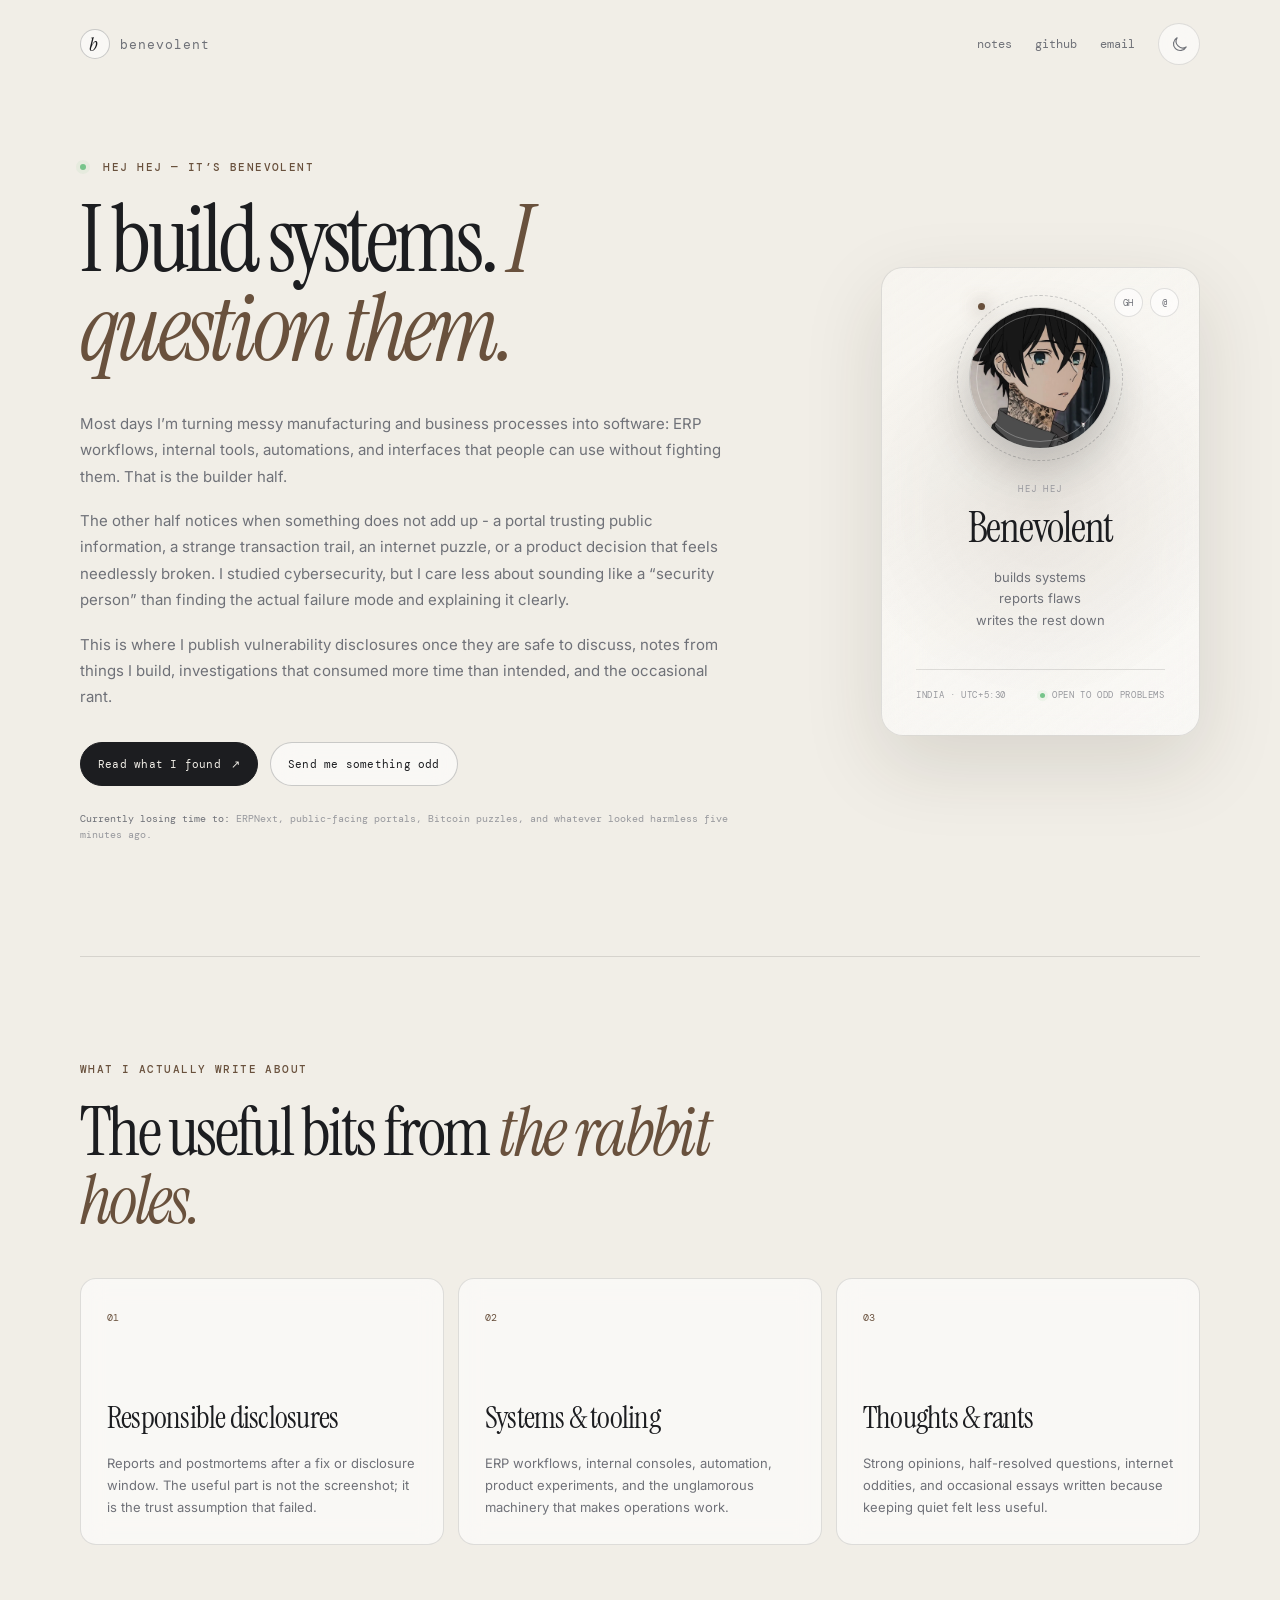
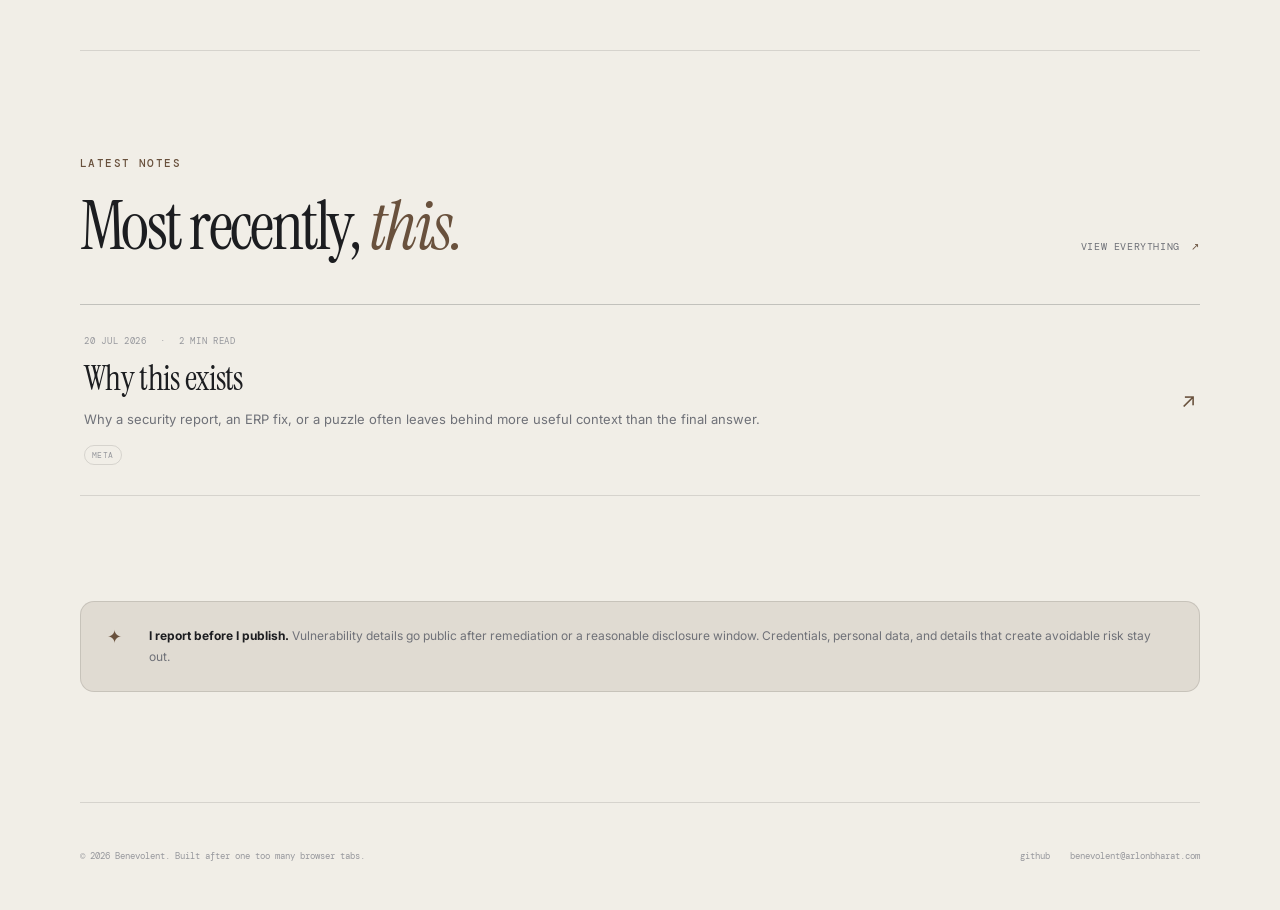
==== index.html @ 365119fa "changes" ====
<!doctype html>
<html lang="en" data-theme="dark">
<head>
  <meta charset="utf-8">
  <meta name="viewport" content="width=device-width, initial-scale=1">
  <meta name="color-scheme" content="dark light">
  <meta name="theme-color" content="#0b0c0f">
  <meta name="description" content="Benevolent writes responsible-disclosure notes, build logs, investigations, and the occasional rant.">
  <meta property="og:type" content="website">
  <meta property="og:title" content="Benevolent — disclosures, builds & rabbit holes">
  <meta property="og:description" content="Responsible disclosures, things I build, investigations, internet rabbit holes, and occasional rants.">
  <meta property="og:url" content="https://benevolent.arlonbharat.com/">
  <meta property="og:image" content="https://benevolent.arlonbharat.com/assets/og-card.png">
  <meta name="twitter:card" content="summary_large_image">
  <title>Benevolent — disclosures, builds & rabbit holes</title>
  <link rel="preconnect" href="https://fonts.googleapis.com">
  <link rel="preconnect" href="https://fonts.gstatic.com" crossorigin>
  <link href="https://fonts.googleapis.com/css2?family=DM+Mono:wght@300;400;500&family=Instrument+Serif:ital@0;1&family=Inter:wght@400;500;600&display=swap" rel="stylesheet">
  <link rel="icon" href="/assets/favicon.svg" type="image/svg+xml">
  <link rel="manifest" href="/site.webmanifest">
  <link rel="stylesheet" href="/assets/styles.css">
  <script src="/assets/theme-init.js"></script>
  <script src="/assets/app.js" defer></script>
</head>
<body>
  <a class="skip-link" href="#main">Skip to content</a>
  <div class="page-grid" aria-hidden="true"></div>
  <div class="glow glow-one" aria-hidden="true"></div>
  <div class="glow glow-two" aria-hidden="true"></div>

  <header class="site-header wrap">
    <a class="wordmark" href="/" aria-label="Benevolent home">
      <span class="wordmark-mark">B</span>
      <span class="wordmark-text">benevolent</span>
    </a>
    <nav class="nav-links" aria-label="Primary navigation">
      <a href="/blog/">notes</a>
      <a href="https://github.com/benevolentcyka" target="_blank" rel="noreferrer">github</a>
      <a href="mailto:benevolent@arlonbharat.com">email</a>
      <button class="theme-toggle" type="button" aria-label="Switch colour theme" aria-pressed="true">
        <span class="theme-toggle-track" aria-hidden="true">
          <svg class="theme-icon theme-icon-sun" viewBox="0 0 24 24"><circle cx="12" cy="12" r="3.2"/><path d="M12 2v2.2M12 19.8V22M4.93 4.93l1.56 1.56M17.51 17.51l1.56 1.56M2 12h2.2M19.8 12H22M4.93 19.07l1.56-1.56M17.51 6.49l1.56-1.56"/></svg>
          <svg class="theme-icon theme-icon-moon" viewBox="0 0 24 24"><path d="M20.4 15.1A8.4 8.4 0 0 1 8.9 3.6 8.5 8.5 0 1 0 20.4 15.1Z"/></svg>
        </span>
        <span class="sr-only">Toggle theme</span>
      </button>
    </nav>
  </header>

  <main id="main" class="wrap">
    <section class="hero" aria-labelledby="hero-title">
      <div class="hero-copy">
        <p class="eyebrow"><span class="status-dot"></span> hej hej — it’s benevolent</p>
        <h1 id="hero-title">I build systems. <em>I question them.</em></h1>
        <div class="bio copy-width">
          <p>Most days I’m turning messy manufacturing and business processes into software: ERP workflows, internal tools, automations, and interfaces that people can use without fighting them. That is the builder half.</p>
          <p>The other half notices when something does not add up - a portal trusting public information, a strange transaction trail, an internet puzzle, or a product decision that feels needlessly broken. I studied cybersecurity, but I care less about sounding like a “security person” than finding the actual failure mode and explaining it clearly.</p>
          <p>This is where I publish vulnerability disclosures once they are safe to discuss, notes from things I build, investigations that consumed more time than intended, and the occasional rant.</p>
        </div>
        <div class="hero-actions">
          <a class="button button-primary" href="/blog/">Read what I found <span aria-hidden="true">↗</span></a>
          <a class="button button-ghost" href="mailto:benevolent@arlonbharat.com">Send me something odd</a>
        </div>
        <p class="nerd-snipe"><span>Currently losing time to:</span> ERPNext, public-facing portals, Bitcoin puzzles, and whatever looked harmless five minutes ago.</p>
      </div>

      <aside class="identity-card" aria-label="Benevolent profile card" data-tilt-card>
        <div class="card-noise" aria-hidden="true"></div>
        <div class="avatar">
          <img src="/assets/avatar.webp" alt="Illustrated profile picture used by Benevolent" width="736" height="736">
          <div class="avatar-orbit" aria-hidden="true"></div>
        </div>
        <div class="identity-copy">
          <p class="identity-kicker">hej hej</p>
          <h2>Benevolent</h2>
          <p>builds systems<br>reports flaws<br>writes the rest down</p>
        </div>
        <div class="identity-meta">
          <span>India · UTC+5:30</span>
          <span class="availability"><i></i> open to odd problems</span>
        </div>
        <div class="card-links">
          <a href="https://github.com/benevolentcyka" target="_blank" rel="noreferrer" aria-label="Benevolent on GitHub">GH</a>
          <a href="mailto:benevolent@arlonbharat.com" aria-label="Email Benevolent">@</a>
        </div>
      </aside>
    </section>

    <section class="interests" aria-labelledby="interests-title">
      <div class="section-heading">
        <p class="eyebrow">what I actually write about</p>
        <h2 id="interests-title">The useful bits from <em>the rabbit holes.</em></h2>
      </div>
      <div class="interest-grid">
        <article class="interest-card">
          <span class="interest-index">01</span>
          <h3>Responsible disclosures</h3>
          <p>Reports and postmortems after a fix or disclosure window. The useful part is not the screenshot; it is the trust assumption that failed.</p>
        </article>
        <article class="interest-card">
          <span class="interest-index">02</span>
          <h3>Systems & tooling</h3>
          <p>ERP workflows, internal consoles, automation, product experiments, and the unglamorous machinery that makes operations work.</p>
        </article>
        <article class="interest-card">
          <span class="interest-index">03</span>
          <h3>Thoughts & rants</h3>
          <p>Strong opinions, half-resolved questions, internet oddities, and occasional essays written because keeping quiet felt less useful.</p>
        </article>
      </div>
    </section>

    <section class="latest" aria-labelledby="latest-title">
      <div class="section-heading section-heading-row">
        <div>
          <p class="eyebrow">latest notes</p>
          <h2 id="latest-title">Most recently, <em>this.</em></h2>
        </div>
        <a class="text-link" href="/blog/">View everything <span>↗</span></a>
      </div>
      <div class="post-list" data-posts data-limit="3">
        <noscript><p>JavaScript is disabled. Visit the <a href="/blog/">notes index</a>.</p></noscript>
      </div>
    </section>

    <section class="disclosure-note" aria-label="Responsible disclosure note">
      <span class="disclosure-icon" aria-hidden="true">✦</span>
      <p><strong>I report before I publish.</strong> Vulnerability details go public after remediation or a reasonable disclosure window. Credentials, personal data, and details that create avoidable risk stay out.</p>
    </section>
  </main>

  <footer class="site-footer wrap">
    <p>© <span data-year></span> Benevolent. Built after one too many browser tabs.</p>
    <div class="footer-links">
      <a href="https://github.com/benevolentcyka" target="_blank" rel="noreferrer">github</a>
      <a href="mailto:benevolent@arlonbharat.com">benevolent@arlonbharat.com</a>
    </div>
  </footer>
</body>
</html>
---- assets/styles.css ----
:root {
  --bg: #f1eee7;
  --bg-soft: rgba(255, 255, 255, .58);
  --panel: rgba(248, 246, 241, .78);
  --panel-solid: #f7f4ee;
  --text: #1c1d20;
  --muted: #6f7178;
  --faint: #97989d;
  --line: rgba(31, 32, 36, .13);
  --line-strong: rgba(31, 32, 36, .22);
  --accent: #69513d;
  --accent-soft: rgba(105, 81, 61, .12);
  --grid: rgba(28, 29, 32, .055);
  --shadow: 0 28px 80px rgba(47, 38, 27, .13);
  --serif: "Instrument Serif", Georgia, serif;
  --sans: "Inter", system-ui, sans-serif;
  --mono: "DM Mono", ui-monospace, monospace;
  --radius: 22px;
  --wrap: min(1120px, calc(100vw - 40px));
}

html[data-theme="dark"] {
  --bg: #0b0c0f;
  --bg-soft: rgba(20, 21, 25, .66);
  --panel: rgba(20, 21, 25, .78);
  --panel-solid: #121317;
  --text: #efede7;
  --muted: #a2a3aa;
  --faint: #71737b;
  --line: rgba(255, 255, 255, .105);
  --line-strong: rgba(255, 255, 255, .18);
  --accent: #d8c3a7;
  --accent-soft: rgba(216, 195, 167, .1);
  --grid: rgba(255, 255, 255, .045);
  --shadow: 0 30px 90px rgba(0, 0, 0, .42);
}

* { box-sizing: border-box; }
html { scroll-behavior: smooth; background: var(--bg); }
body {
  min-height: 100vh;
  margin: 0;
  background: var(--bg);
  color: var(--text);
  font-family: var(--sans);
  -webkit-font-smoothing: antialiased;
  text-rendering: optimizeLegibility;
  overflow-x: hidden;
  transition: background-color .35s ease, color .35s ease;
}

a { color: inherit; text-decoration: none; }
button, input { font: inherit; }
button { color: inherit; }
::selection { background: var(--accent); color: var(--bg); }

.page-grid {
  position: fixed;
  inset: 0;
  z-index: -3;
  background-image:
    linear-gradient(to right, var(--grid) 1px, transparent 1px),
    linear-gradient(to bottom, var(--grid) 1px, transparent 1px);
  background-size: 46px 46px;
  mask-image: linear-gradient(to bottom, #000 0%, rgba(0,0,0,.85) 55%, transparent 96%);
  pointer-events: none;
}

.glow {
  position: fixed;
  z-index: -2;
  width: 36rem;
  height: 36rem;
  border-radius: 50%;
  filter: blur(100px);
  opacity: .12;
  pointer-events: none;
  background: var(--accent);
}
.glow-one { top: -21rem; right: -10rem; }
.glow-two { bottom: -25rem; left: -16rem; opacity: .08; }

.wrap { width: var(--wrap); margin-inline: auto; }
.sr-only { position: absolute; width: 1px; height: 1px; padding: 0; margin: -1px; overflow: hidden; clip: rect(0,0,0,0); white-space: nowrap; border: 0; }
.skip-link { position: fixed; top: 10px; left: 10px; z-index: 100; padding: 10px 14px; background: var(--text); color: var(--bg); border-radius: 8px; transform: translateY(-150%); transition: transform .2s; }
.skip-link:focus { transform: translateY(0); }

.site-header {
  min-height: 88px;
  display: flex;
  align-items: center;
  justify-content: space-between;
  gap: 24px;
}
.wordmark { display: inline-flex; align-items: center; gap: 10px; font-family: var(--mono); font-size: 13px; letter-spacing: .08em; text-transform: lowercase; }
.wordmark-mark { display: grid; place-items: center; width: 30px; height: 30px; border: 1px solid var(--line-strong); border-radius: 50%; font-family: var(--serif); font-size: 20px; font-style: italic; background: var(--bg-soft); backdrop-filter: blur(14px); }
.wordmark-text { color: var(--muted); transition: color .2s; }
.wordmark:hover .wordmark-text { color: var(--text); }

.nav-links { display: flex; align-items: center; gap: 23px; font-family: var(--mono); font-size: 12px; text-transform: lowercase; color: var(--muted); }
.nav-links a { position: relative; transition: color .2s; }
.nav-links a::after { content: ""; position: absolute; left: 0; right: 100%; bottom: -5px; height: 1px; background: var(--accent); transition: right .25s ease; }
.nav-links a:hover, .nav-links a.active { color: var(--text); }
.nav-links a:hover::after, .nav-links a.active::after { right: 0; }

.theme-toggle { position: relative; width: 42px; height: 42px; padding: 0; border: 1px solid var(--line); border-radius: 50%; background: var(--bg-soft); cursor: pointer; display: grid; place-items: center; backdrop-filter: blur(14px); transition: border-color .2s, transform .2s, background-color .35s; }
.theme-toggle:hover { border-color: var(--line-strong); transform: translateY(-2px); }
.theme-toggle:focus-visible { outline: 2px solid var(--accent); outline-offset: 3px; }
.theme-toggle-track { display: grid; place-items: center; width: 20px; height: 20px; }
.theme-icon { grid-area: 1 / 1; width: 19px; height: 19px; fill: none; stroke: currentColor; stroke-width: 1.5; stroke-linecap: round; stroke-linejoin: round; transition: opacity .35s ease, transform .55s cubic-bezier(.2,.8,.2,1); }
html[data-theme="dark"] .theme-icon-sun { opacity: 1; transform: rotate(0) scale(1); }
html[data-theme="dark"] .theme-icon-moon { opacity: 0; transform: rotate(-100deg) scale(.55); }
html[data-theme="light"] .theme-icon-sun { opacity: 0; transform: rotate(100deg) scale(.55); }
html[data-theme="light"] .theme-icon-moon { opacity: 1; transform: rotate(0) scale(1); }
.toggle-pop { animation: toggle-pop .62s cubic-bezier(.2,.8,.2,1); }
.theme-particle { position: fixed; z-index: 9999; width: 4px; height: 4px; margin: -2px; border-radius: 50%; background: var(--accent); pointer-events: none; animation: particle-burst .55s ease-out forwards; }

.hero { min-height: calc(100vh - 88px); display: grid; grid-template-columns: minmax(0, 1.55fr) minmax(290px, .72fr); gap: clamp(56px, 9vw, 130px); align-items: center; padding: 72px 0 112px; }
.hero-copy { max-width: 700px; }
.eyebrow { margin: 0 0 22px; color: var(--accent); font-family: var(--mono); font-size: 11px; font-weight: 500; letter-spacing: .13em; text-transform: uppercase; }
.status-dot { display: inline-block; width: 6px; height: 6px; margin-right: 9px; border-radius: 50%; background: #76c48a; box-shadow: 0 0 0 4px rgba(118,196,138,.09); vertical-align: 1px; }
h1, h2, h3, p { overflow-wrap: anywhere; }
.hero h1, .notes-intro h1, .article-header h1 { margin: 0; font-family: var(--serif); font-weight: 400; letter-spacing: -.045em; line-height: .97; }
.hero h1 { max-width: 760px; font-size: clamp(54px, 7.2vw, 94px); }
h1 em, h2 em { color: var(--accent); font-weight: 400; }
.bio { margin-top: 36px; color: var(--muted); font-size: 15px; line-height: 1.76; }
.bio p { margin: 0 0 18px; }
.bio strong { color: var(--text); font-weight: 600; }
.copy-width { max-width: 650px; }
.hero-actions { display: flex; flex-wrap: wrap; gap: 12px; margin-top: 31px; }
.button { min-height: 44px; display: inline-flex; align-items: center; justify-content: center; gap: 10px; padding: 0 17px; border: 1px solid var(--line-strong); border-radius: 999px; font-family: var(--mono); font-size: 11px; letter-spacing: .02em; transition: transform .2s, border-color .2s, background-color .2s, color .2s; }
.button:hover { transform: translateY(-2px); }
.button-primary { background: var(--text); color: var(--bg); border-color: var(--text); }
.button-primary:hover { box-shadow: 0 12px 35px rgba(0,0,0,.15); }
.button-ghost { background: var(--bg-soft); backdrop-filter: blur(14px); }
.button-ghost:hover { border-color: var(--accent); }
.nerd-snipe { margin: 25px 0 0; color: var(--faint); font-family: var(--mono); font-size: 10px; line-height: 1.65; }
.nerd-snipe span { color: var(--muted); }

.identity-card {
  --rx: 0deg; --ry: 0deg; --mx: 50%; --my: 50%;
  position: relative;
  min-height: 460px;
  padding: 34px;
  border: 1px solid var(--line);
  border-radius: var(--radius);
  background: linear-gradient(145deg, var(--panel), var(--bg-soft));
  box-shadow: var(--shadow);
  backdrop-filter: blur(22px);
  overflow: hidden;
  transform: perspective(1100px) rotateX(var(--rx)) rotateY(var(--ry));
  transition: transform .18s ease-out, background-color .35s, border-color .35s;
}
.identity-card::after { content: ""; position: absolute; inset: 0; pointer-events: none; background: radial-gradient(330px circle at var(--mx) var(--my), var(--accent-soft), transparent 60%); opacity: .95; }
.card-noise { position: absolute; inset: 0; opacity: .2; pointer-events: none; background-image: url("data:image/svg+xml,%3Csvg viewBox='0 0 180 180' xmlns='http://www.w3.org/2000/svg'%3E%3Cfilter id='n'%3E%3CfeTurbulence type='fractalNoise' baseFrequency='.9' numOctaves='4' stitchTiles='stitch'/%3E%3C/filter%3E%3Crect width='100%25' height='100%25' filter='url(%23n)' opacity='.16'/%3E%3C/svg%3E"); mix-blend-mode: soft-light; }
.avatar { position: relative; z-index: 1; width: 142px; height: 142px; margin: 5px auto 34px; display: grid; place-items: center; border-radius: 50%; background: var(--panel-solid); border: 1px solid var(--line-strong); box-shadow: 0 20px 50px rgba(0,0,0,.22); }
.avatar::after { content: ""; position: absolute; inset: 6px; z-index: 2; border: 1px solid rgba(255,255,255,.28); border-radius: 50%; pointer-events: none; }
.avatar img { position: relative; z-index: 1; display: block; width: 100%; height: 100%; border-radius: 50%; object-fit: cover; object-position: center; transition: transform .45s cubic-bezier(.2,.8,.2,1), filter .35s ease; }
.identity-card:hover .avatar img { transform: scale(1.035); }
.avatar-orbit { position: absolute; z-index: 3; inset: -13px; border: 1px dashed var(--line-strong); border-radius: 50%; animation: orbit 24s linear infinite; pointer-events: none; }
.avatar-orbit::before { content: ""; position: absolute; width: 7px; height: 7px; top: 7px; left: 20px; border-radius: 50%; background: var(--accent); box-shadow: 0 0 18px var(--accent); }
.identity-copy { position: relative; z-index: 1; text-align: center; }
.identity-kicker { margin: 0 0 5px; font-family: var(--mono); color: var(--faint); font-size: 9px; text-transform: uppercase; letter-spacing: .14em; }
.identity-copy h2 { margin: 0; font-family: var(--serif); font-size: 42px; font-weight: 400; letter-spacing: -.03em; }
.identity-copy > p:last-child { margin: 12px 0 0; color: var(--muted); font-size: 13px; line-height: 1.65; }
.identity-meta { position: relative; z-index: 1; display: flex; justify-content: space-between; align-items: center; gap: 14px; margin-top: 38px; padding-top: 19px; border-top: 1px solid var(--line); color: var(--faint); font-family: var(--mono); font-size: 9px; text-transform: uppercase; letter-spacing: .07em; }
.availability { display: inline-flex; align-items: center; gap: 7px; text-align: right; }
.availability i { width: 5px; height: 5px; border-radius: 50%; background: #76c48a; box-shadow: 0 0 0 3px rgba(118,196,138,.09); }
.card-links { position: absolute; z-index: 2; top: 20px; right: 20px; display: flex; gap: 7px; }
.card-links a { width: 29px; height: 29px; display: grid; place-items: center; border: 1px solid var(--line); border-radius: 50%; font-family: var(--mono); font-size: 9px; color: var(--muted); background: var(--bg-soft); transition: color .2s, border-color .2s, transform .2s; }
.card-links a:hover { color: var(--text); border-color: var(--accent); transform: translateY(-2px); }

.interests, .latest { padding: 105px 0; border-top: 1px solid var(--line); }
.section-heading { max-width: 660px; margin-bottom: 44px; }
.section-heading h2 { margin: 0; font-family: var(--serif); font-weight: 400; font-size: clamp(42px, 5.4vw, 68px); line-height: 1; letter-spacing: -.04em; }
.section-heading-row { max-width: none; display: flex; justify-content: space-between; align-items: end; gap: 30px; }
.interest-grid { display: grid; grid-template-columns: repeat(3, 1fr); gap: 14px; }
.interest-card { min-height: 258px; padding: 26px; border: 1px solid var(--line); border-radius: 16px; background: var(--bg-soft); backdrop-filter: blur(12px); transition: transform .25s, border-color .25s, background-color .35s; }
.interest-card:hover { transform: translateY(-5px); border-color: var(--line-strong); }
.interest-index { font-family: var(--mono); font-size: 10px; color: var(--accent); }
.interest-card h3 { margin: 72px 0 14px; font-family: var(--serif); font-size: 31px; font-weight: 400; letter-spacing: -.025em; }
.interest-card p { margin: 0; color: var(--muted); font-size: 13px; line-height: 1.7; }
.text-link { flex: 0 0 auto; margin-bottom: 7px; color: var(--muted); font-family: var(--mono); font-size: 10px; text-transform: uppercase; letter-spacing: .06em; transition: color .2s; }
.text-link:hover { color: var(--text); }
.text-link span { color: var(--accent); margin-left: 5px; }

.post-list { border-top: 1px solid var(--line-strong); }
.post-row { border-bottom: 1px solid var(--line); }
.post-row-link { display: grid; grid-template-columns: minmax(0, 1fr) 32px; gap: 20px; align-items: center; padding: 30px 4px; transition: padding .25s, background-color .25s; }
.post-row-link:hover { padding-left: 18px; padding-right: 18px; background: var(--bg-soft); }
.post-meta { display: flex; flex-wrap: wrap; gap: 13px; color: var(--faint); font-family: var(--mono); font-size: 9px; text-transform: uppercase; letter-spacing: .08em; }
.post-meta span + span::before { content: "·"; margin-right: 13px; }
.post-row h3 { margin: 9px 0 8px; font-family: var(--serif); font-size: 34px; font-weight: 400; letter-spacing: -.02em; }
.post-row p { max-width: 680px; margin: 0; color: var(--muted); font-size: 13px; line-height: 1.65; }
.post-arrow { justify-self: end; color: var(--accent); font-size: 20px; transition: transform .25s; }
.post-row-link:hover .post-arrow { transform: translate(4px, -4px); }
.tag-row { display: flex; gap: 7px; margin-top: 15px; }
.tag-row span { padding: 4px 7px; border: 1px solid var(--line); border-radius: 999px; color: var(--faint); font-family: var(--mono); font-size: 8px; text-transform: uppercase; letter-spacing: .06em; }
.empty-state { padding: 30px 4px; color: var(--muted); font-size: 13px; }
.empty-state a { text-decoration: underline; text-underline-offset: 4px; }

.disclosure-note { margin-bottom: 110px; padding: 24px 26px; display: grid; grid-template-columns: 26px minmax(0, 1fr); gap: 16px; align-items: start; border: 1px solid var(--line); border-radius: 14px; background: var(--accent-soft); }
.disclosure-icon { color: var(--accent); font-size: 18px; }
.disclosure-note p { margin: 0; color: var(--muted); font-size: 12px; line-height: 1.7; }
.disclosure-note strong { color: var(--text); }

.notes-page { padding-top: 85px; padding-bottom: 125px; min-height: calc(100vh - 160px); }
.notes-intro { max-width: 770px; margin-bottom: 75px; }
.notes-intro h1 { font-size: clamp(62px, 9vw, 112px); }
.notes-intro > p:not(.eyebrow) { max-width: 670px; margin: 29px 0 0; color: var(--muted); font-size: 15px; line-height: 1.75; }
.filter-row { display: flex; flex-wrap: wrap; gap: 8px; margin-top: 34px; }
.filter-chip { padding: 8px 12px; border: 1px solid var(--line); border-radius: 999px; background: var(--bg-soft); color: var(--muted); font-family: var(--mono); font-size: 9px; text-transform: uppercase; letter-spacing: .05em; cursor: pointer; transition: color .2s, border-color .2s, background-color .2s; }
.filter-chip:hover, .filter-chip.active { color: var(--bg); border-color: var(--text); background: var(--text); }
.post-list-large .post-row-link { padding-block: 38px; }
.post-list-large .post-row h3 { font-size: clamp(34px, 5vw, 52px); }

.article-wrap { padding-top: 72px; padding-bottom: 120px; }
.article { max-width: 760px; margin-inline: auto; }
.back-link { display: inline-block; margin-bottom: 54px; color: var(--muted); font-family: var(--mono); font-size: 10px; text-transform: uppercase; letter-spacing: .05em; transition: color .2s, transform .2s; }
.back-link:hover { color: var(--text); transform: translateX(-3px); }
.article-header { padding-bottom: 52px; border-bottom: 1px solid var(--line); }
.article-header h1 { margin-top: 18px; font-size: clamp(64px, 10vw, 112px); }
.article-deck { max-width: 690px; margin: 28px 0 0; color: var(--muted); font-family: var(--serif); font-size: 26px; line-height: 1.32; }
.article-body { padding-top: 54px; color: var(--muted); font-size: 16px; line-height: 1.86; }
.article-body p { margin: 0 0 25px; }
.article-body strong { color: var(--text); }
.article-body h2 { margin: 62px 0 19px; color: var(--text); font-family: var(--serif); font-size: 43px; font-weight: 400; letter-spacing: -.025em; line-height: 1.1; }
.dropcap::first-letter { float: left; margin: 9px 10px 0 0; color: var(--text); font-family: var(--serif); font-size: 78px; line-height: .63; }
.article-body blockquote { margin: 44px 0; padding: 27px 0 27px 28px; border-left: 1px solid var(--accent); color: var(--text); }
.article-body blockquote p { margin: 0; font-family: var(--serif); font-size: 31px; line-height: 1.3; }
.article-body pre { overflow-x: auto; margin: 34px 0; padding: 22px; border: 1px solid var(--line); border-radius: 12px; background: var(--panel-solid); color: var(--text); font-family: var(--mono); font-size: 12px; line-height: 1.7; }
.article-footer { margin-top: 75px; padding: 29px; border: 1px solid var(--line); border-radius: 16px; background: var(--bg-soft); }
.article-footer p { margin: 0 0 18px; color: var(--muted); font-size: 13px; }

.site-footer { min-height: 108px; padding: 31px 0; display: flex; align-items: center; justify-content: space-between; gap: 30px; border-top: 1px solid var(--line); color: var(--faint); font-family: var(--mono); font-size: 9px; line-height: 1.6; }
.site-footer p { margin: 0; }
.footer-links { display: flex; flex-wrap: wrap; justify-content: flex-end; gap: 20px; }
.footer-links a { transition: color .2s; }
.footer-links a:hover { color: var(--text); }

@keyframes orbit { to { transform: rotate(360deg); } }
@keyframes toggle-pop { 0% { transform: scale(1); } 35% { transform: scale(.82) rotate(-12deg); } 70% { transform: scale(1.12) rotate(6deg); } 100% { transform: scale(1) rotate(0); } }
@keyframes particle-burst { from { opacity: 1; transform: translate(0,0) scale(1); } to { opacity: 0; transform: translate(var(--tx), var(--ty)) scale(.25); } }

::view-transition-old(root), ::view-transition-new(root) { animation: none; mix-blend-mode: normal; }
::view-transition-new(root) { z-index: 9998; clip-path: circle(0 at var(--toggle-x) var(--toggle-y)); animation: theme-reveal .66s cubic-bezier(.2,.8,.2,1) forwards; }
@keyframes theme-reveal { to { clip-path: circle(var(--reveal-radius) at var(--toggle-x) var(--toggle-y)); } }

@media (max-width: 900px) {
  .hero { grid-template-columns: 1fr; gap: 66px; padding-top: 72px; }
  .hero-copy { max-width: 760px; }
  .identity-card { width: min(100%, 420px); min-height: 440px; justify-self: start; }
  .interest-grid { grid-template-columns: 1fr; }
  .interest-card { min-height: 200px; }
  .interest-card h3 { margin-top: 42px; }
}

@media (max-width: 650px) {
  :root { --wrap: min(100% - 28px, 1120px); }
  .site-header { min-height: 74px; }
  .wordmark-text { display: none; }
  .nav-links { gap: 15px; }
  .nav-links a { font-size: 10px; }
  .hero { min-height: auto; padding: 62px 0 88px; }
  .hero h1 { font-size: clamp(50px, 15vw, 72px); }
  .bio { font-size: 14px; }
  .hero-actions { align-items: stretch; }
  .button { flex: 1 1 auto; }
  .identity-card { min-height: 430px; padding: 28px 23px; }
  .identity-meta { align-items: flex-start; flex-direction: column; }
  .availability { text-align: left; }
  .interests, .latest { padding: 78px 0; }
  .section-heading-row { display: block; }
  .text-link { display: inline-block; margin-top: 19px; }
  .post-row-link { padding-block: 25px; }
  .post-row h3 { font-size: 29px; }
  .post-row p { font-size: 12px; }
  .disclosure-note { margin-bottom: 80px; padding: 20px; }
  .site-footer { align-items: flex-start; flex-direction: column; }
  .footer-links { justify-content: flex-start; }
  .notes-page { padding-top: 55px; }
  .notes-intro { margin-bottom: 54px; }
  .notes-intro h1 { font-size: clamp(58px, 18vw, 86px); }
  .article-wrap { padding-top: 46px; }
  .article-header h1 { font-size: clamp(60px, 18vw, 90px); }
  .article-deck { font-size: 23px; }
  .article-body { font-size: 15px; }
}

@media (prefers-reduced-motion: reduce) {
  *, *::before, *::after { animation-duration: .01ms !important; animation-iteration-count: 1 !important; scroll-behavior: auto !important; transition-duration: .01ms !important; }
  .identity-card { transform: none !important; }
}
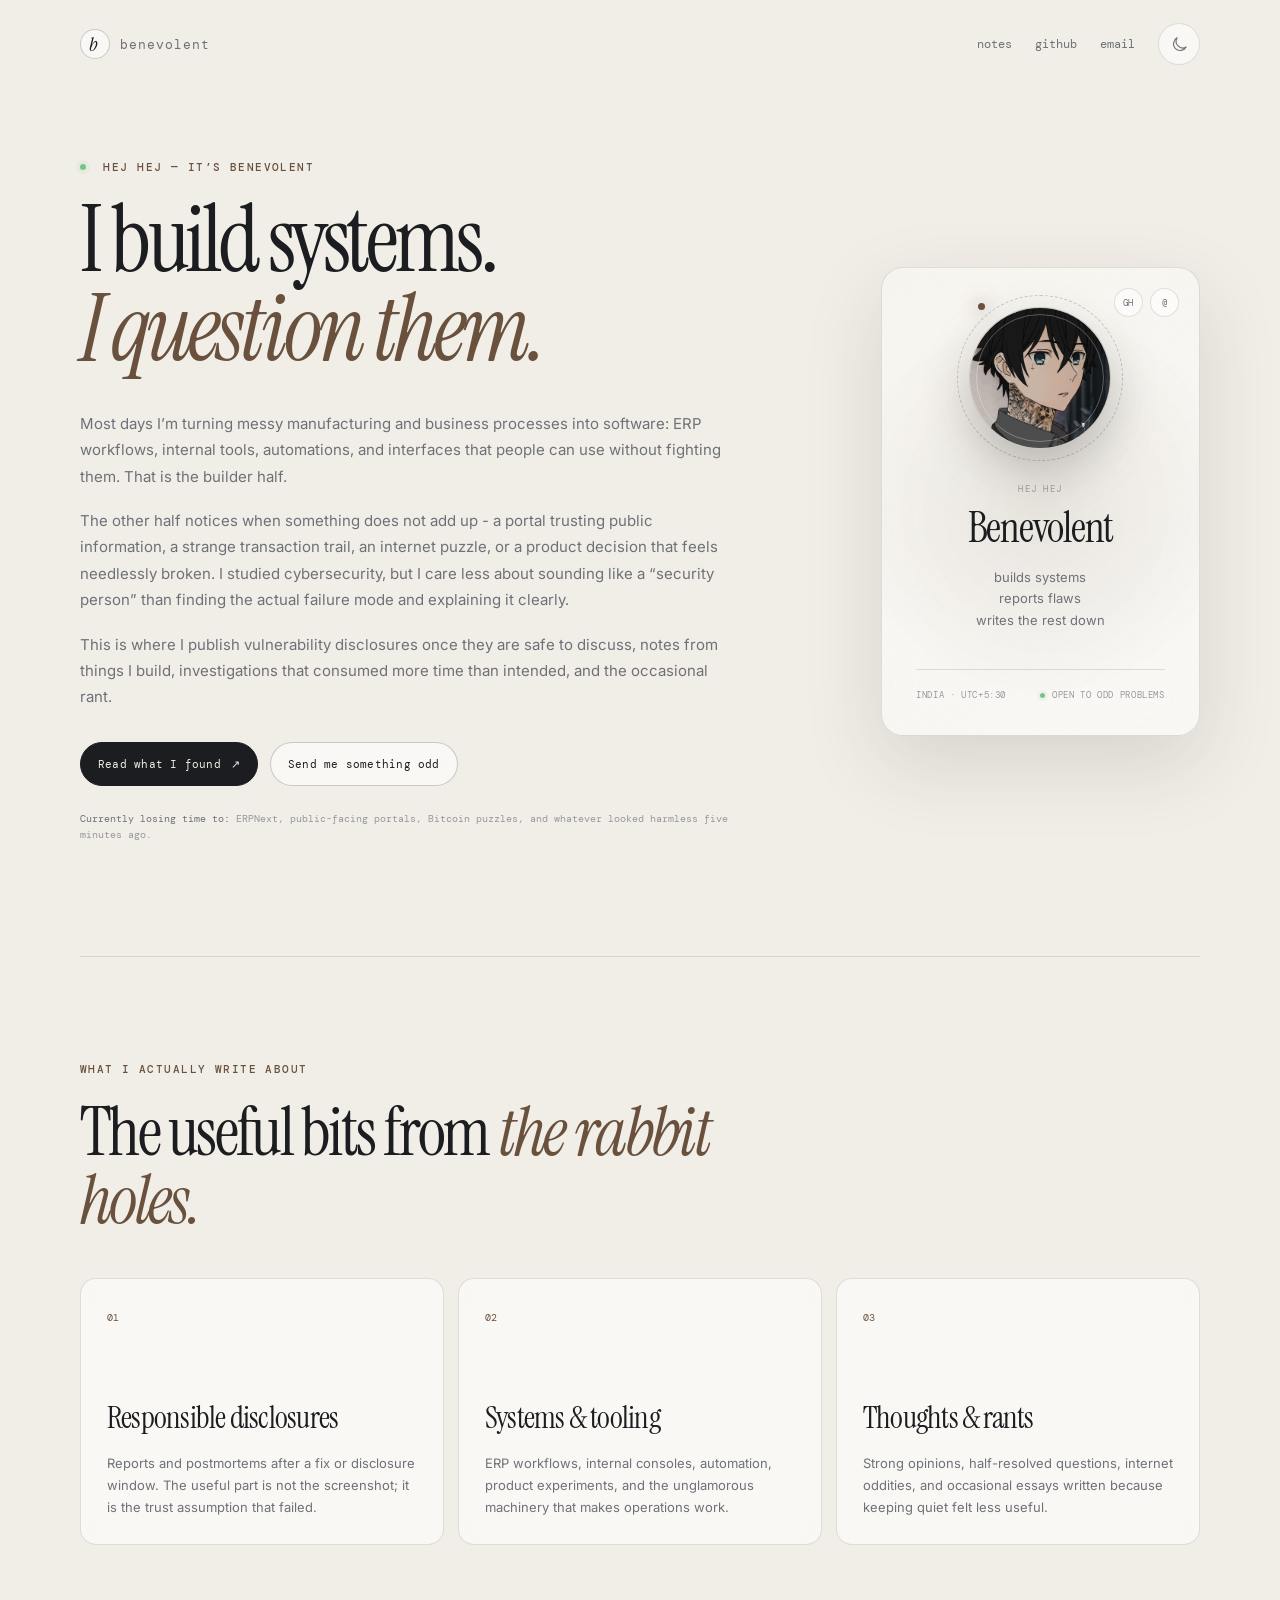
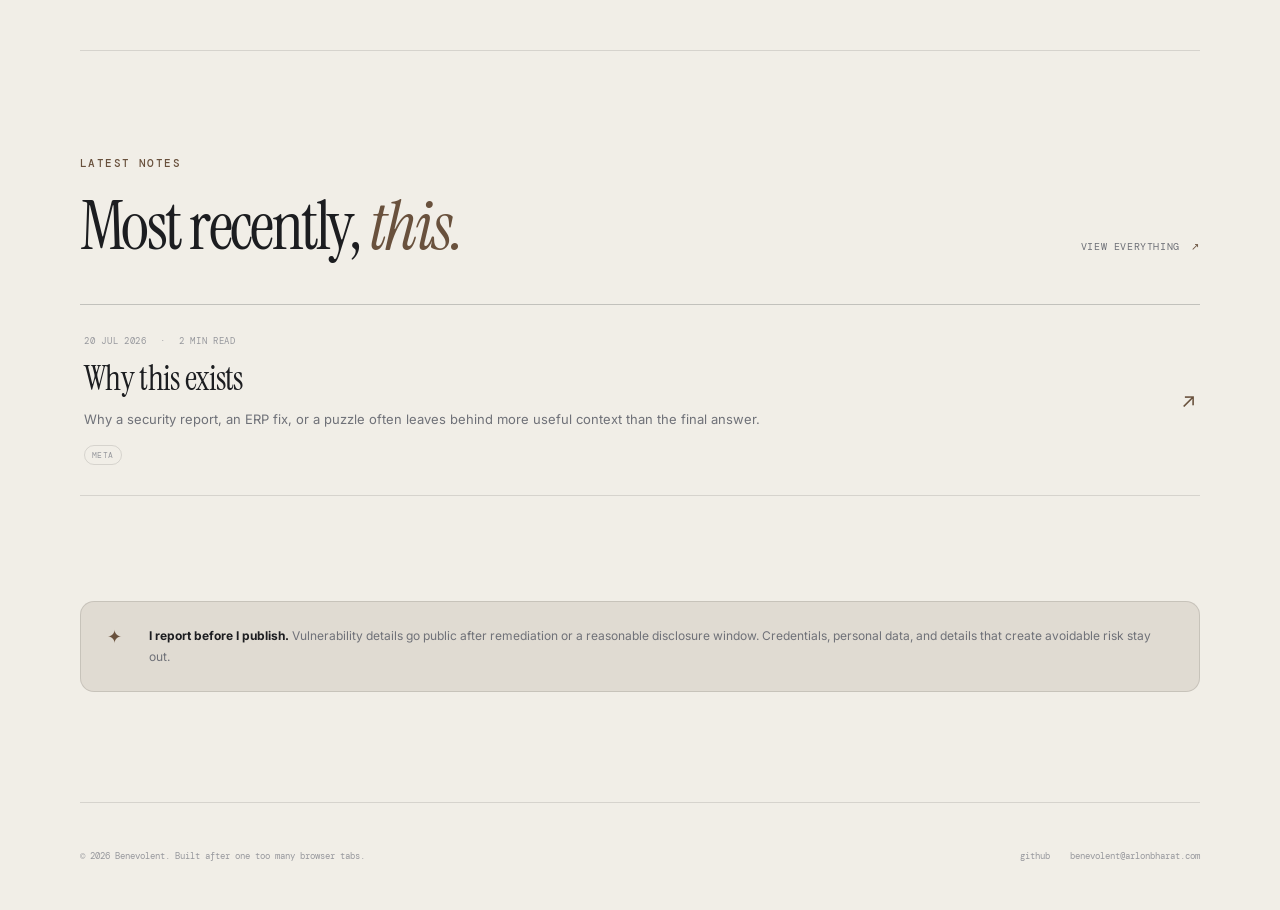
==== commit 43d7110e: "changes" ====
--- a/index.html
+++ b/index.html
@@ -51,7 +51,7 @@
     <section class="hero" aria-labelledby="hero-title">
       <div class="hero-copy">
         <p class="eyebrow"><span class="status-dot"></span> hej hej — it’s benevolent</p>
-        <h1 id="hero-title">I build systems. <em>I question them.</em></h1>
+        <h1 id="hero-title">I build systems.<br><em>I question them.</em></h1>
         <div class="bio copy-width">
           <p>Most days I’m turning messy manufacturing and business processes into software: ERP workflows, internal tools, automations, and interfaces that people can use without fighting them. That is the builder half.</p>
           <p>The other half notices when something does not add up - a portal trusting public information, a strange transaction trail, an internet puzzle, or a product decision that feels needlessly broken. I studied cybersecurity, but I care less about sounding like a “security person” than finding the actual failure mode and explaining it clearly.</p>
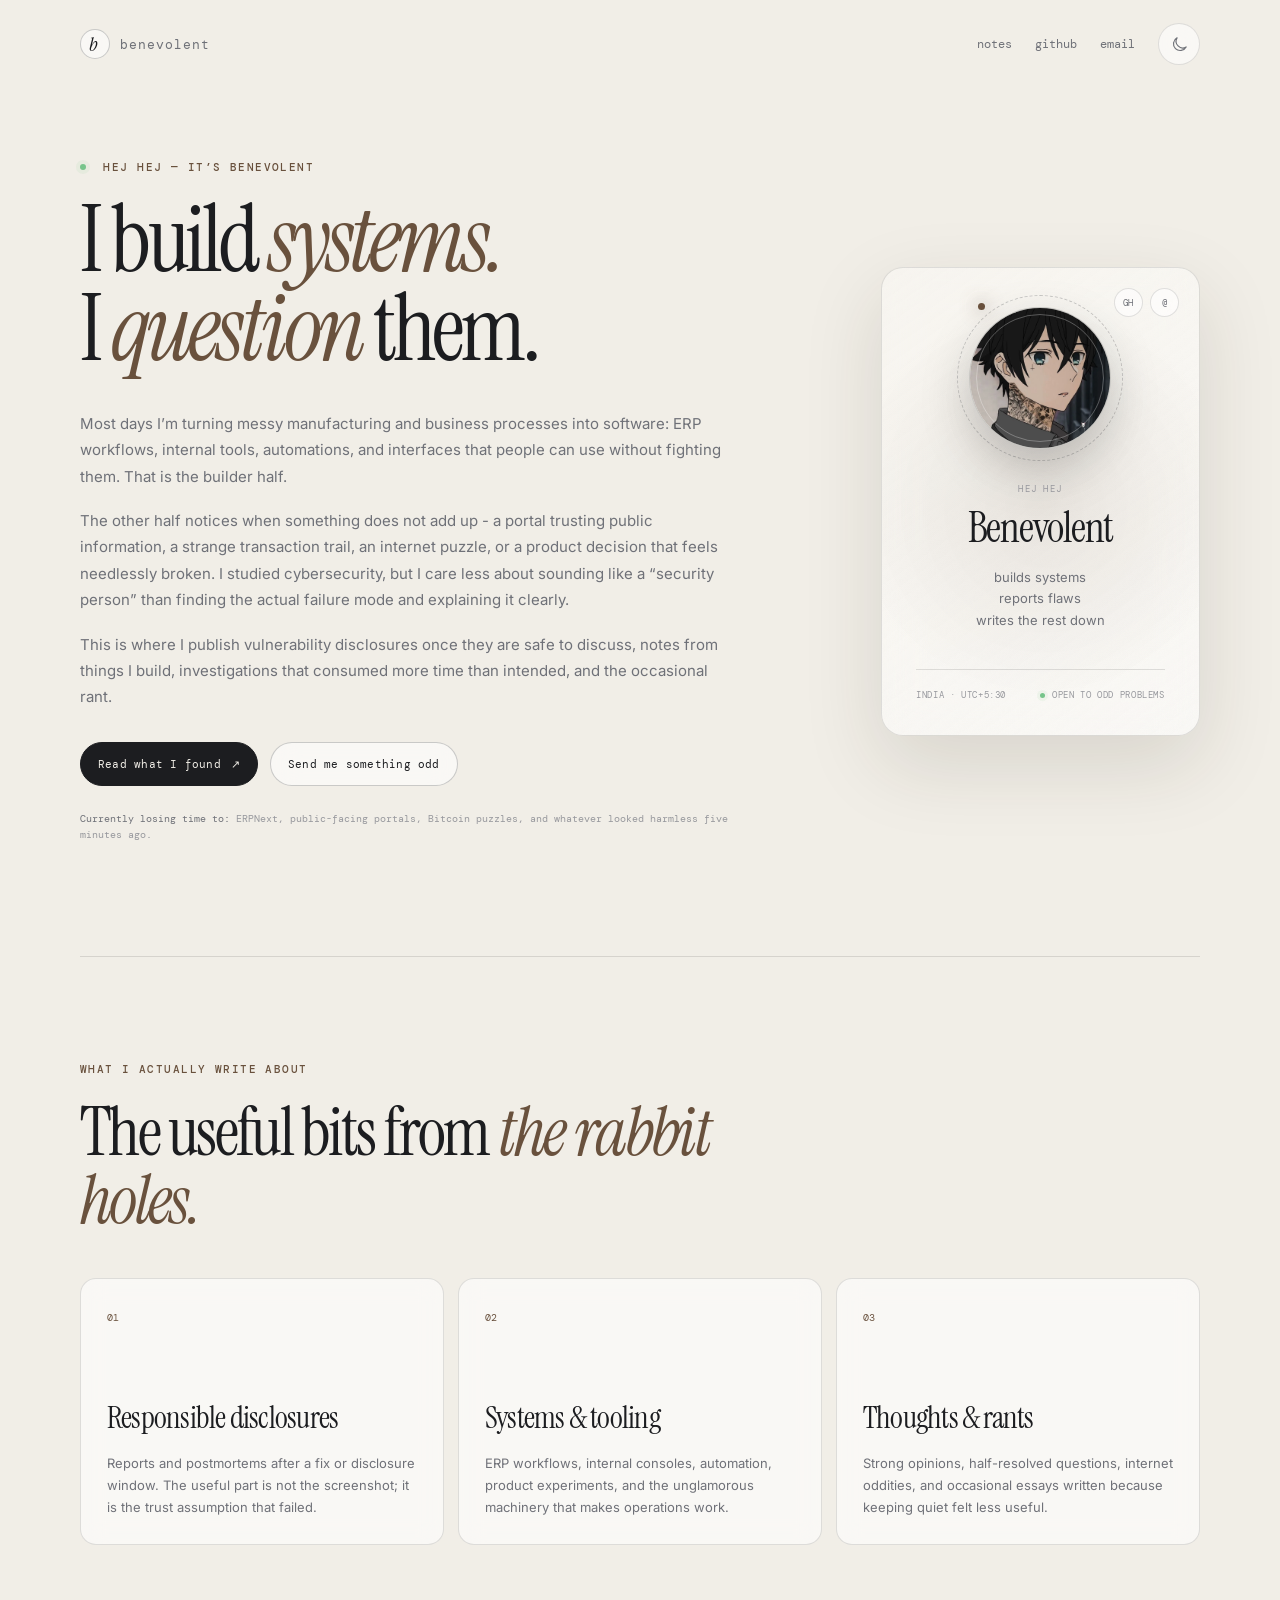
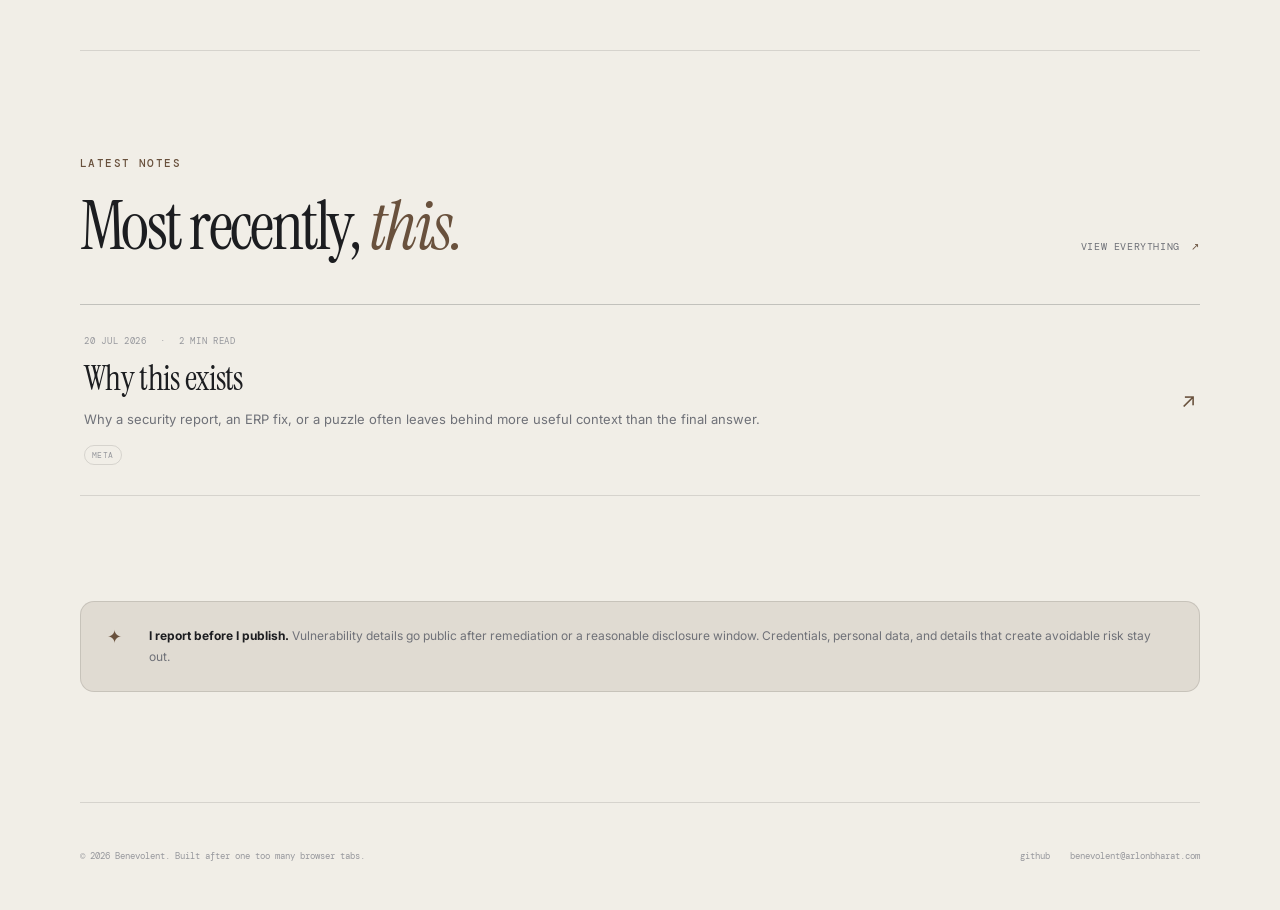
==== commit 4cca4493: "changes" ====
--- a/index.html
+++ b/index.html
@@ -51,7 +51,7 @@
     <section class="hero" aria-labelledby="hero-title">
       <div class="hero-copy">
         <p class="eyebrow"><span class="status-dot"></span> hej hej — it’s benevolent</p>
-        <h1 id="hero-title">I build systems.<br><em>I question them.</em></h1>
+        <h1 id="hero-title">I build <em>systems.</em><br>I <em>question</em> them.</h1>
         <div class="bio copy-width">
           <p>Most days I’m turning messy manufacturing and business processes into software: ERP workflows, internal tools, automations, and interfaces that people can use without fighting them. That is the builder half.</p>
           <p>The other half notices when something does not add up - a portal trusting public information, a strange transaction trail, an internet puzzle, or a product decision that feels needlessly broken. I studied cybersecurity, but I care less about sounding like a “security person” than finding the actual failure mode and explaining it clearly.</p>
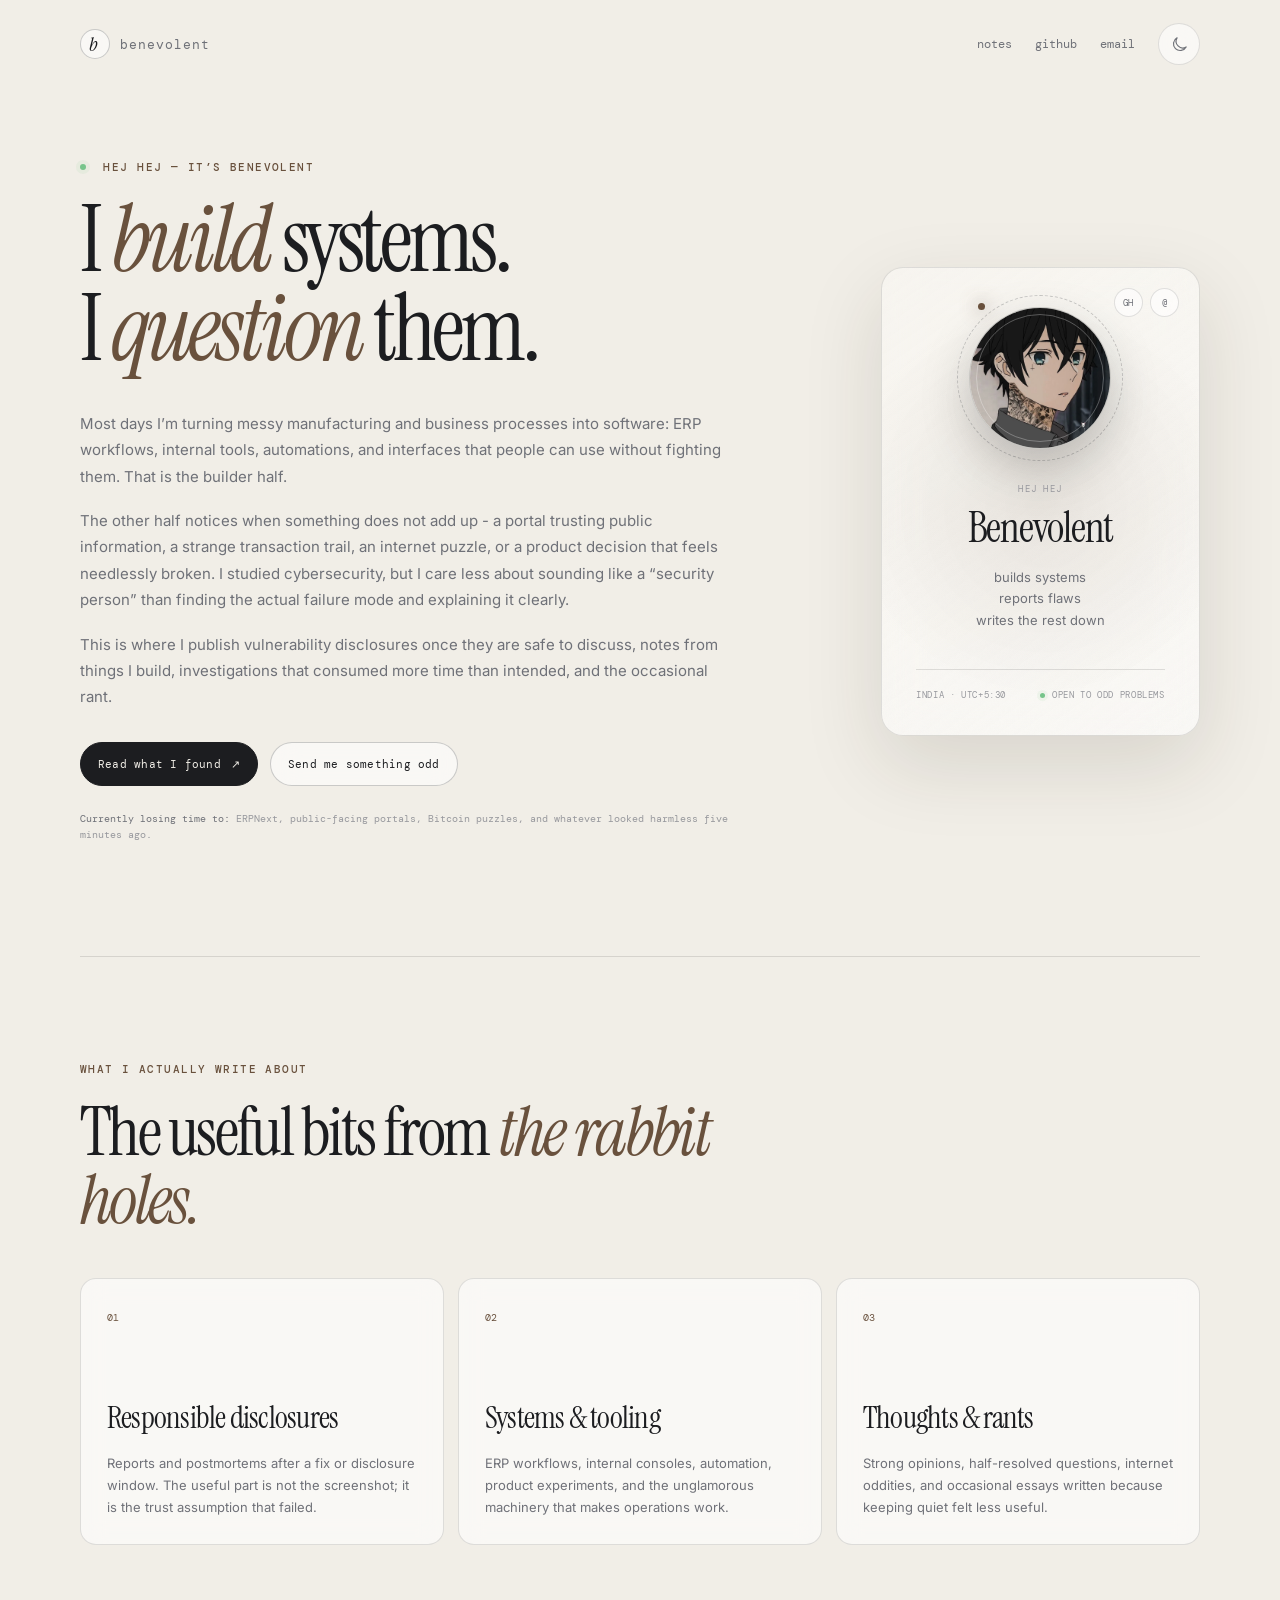
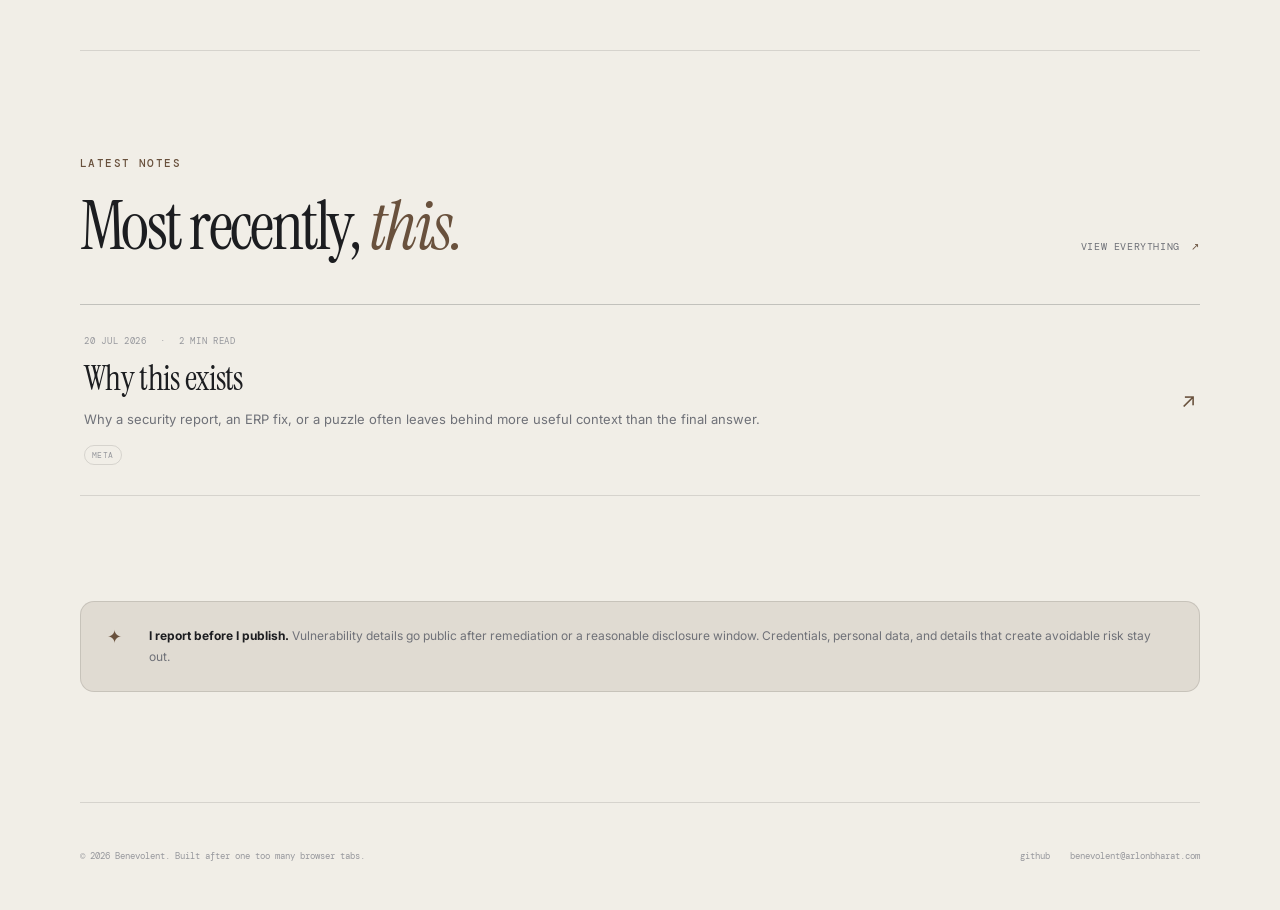
==== commit 68815ba5: "changes" ====
--- a/index.html
+++ b/index.html
@@ -51,7 +51,7 @@
     <section class="hero" aria-labelledby="hero-title">
       <div class="hero-copy">
         <p class="eyebrow"><span class="status-dot"></span> hej hej — it’s benevolent</p>
-        <h1 id="hero-title">I build <em>systems.</em><br>I <em>question</em> them.</h1>
+        <h1 id="hero-title">I <em>build</em> systems.<br>I <em>question</em> them.</h1>
         <div class="bio copy-width">
           <p>Most days I’m turning messy manufacturing and business processes into software: ERP workflows, internal tools, automations, and interfaces that people can use without fighting them. That is the builder half.</p>
           <p>The other half notices when something does not add up - a portal trusting public information, a strange transaction trail, an internet puzzle, or a product decision that feels needlessly broken. I studied cybersecurity, but I care less about sounding like a “security person” than finding the actual failure mode and explaining it clearly.</p>
